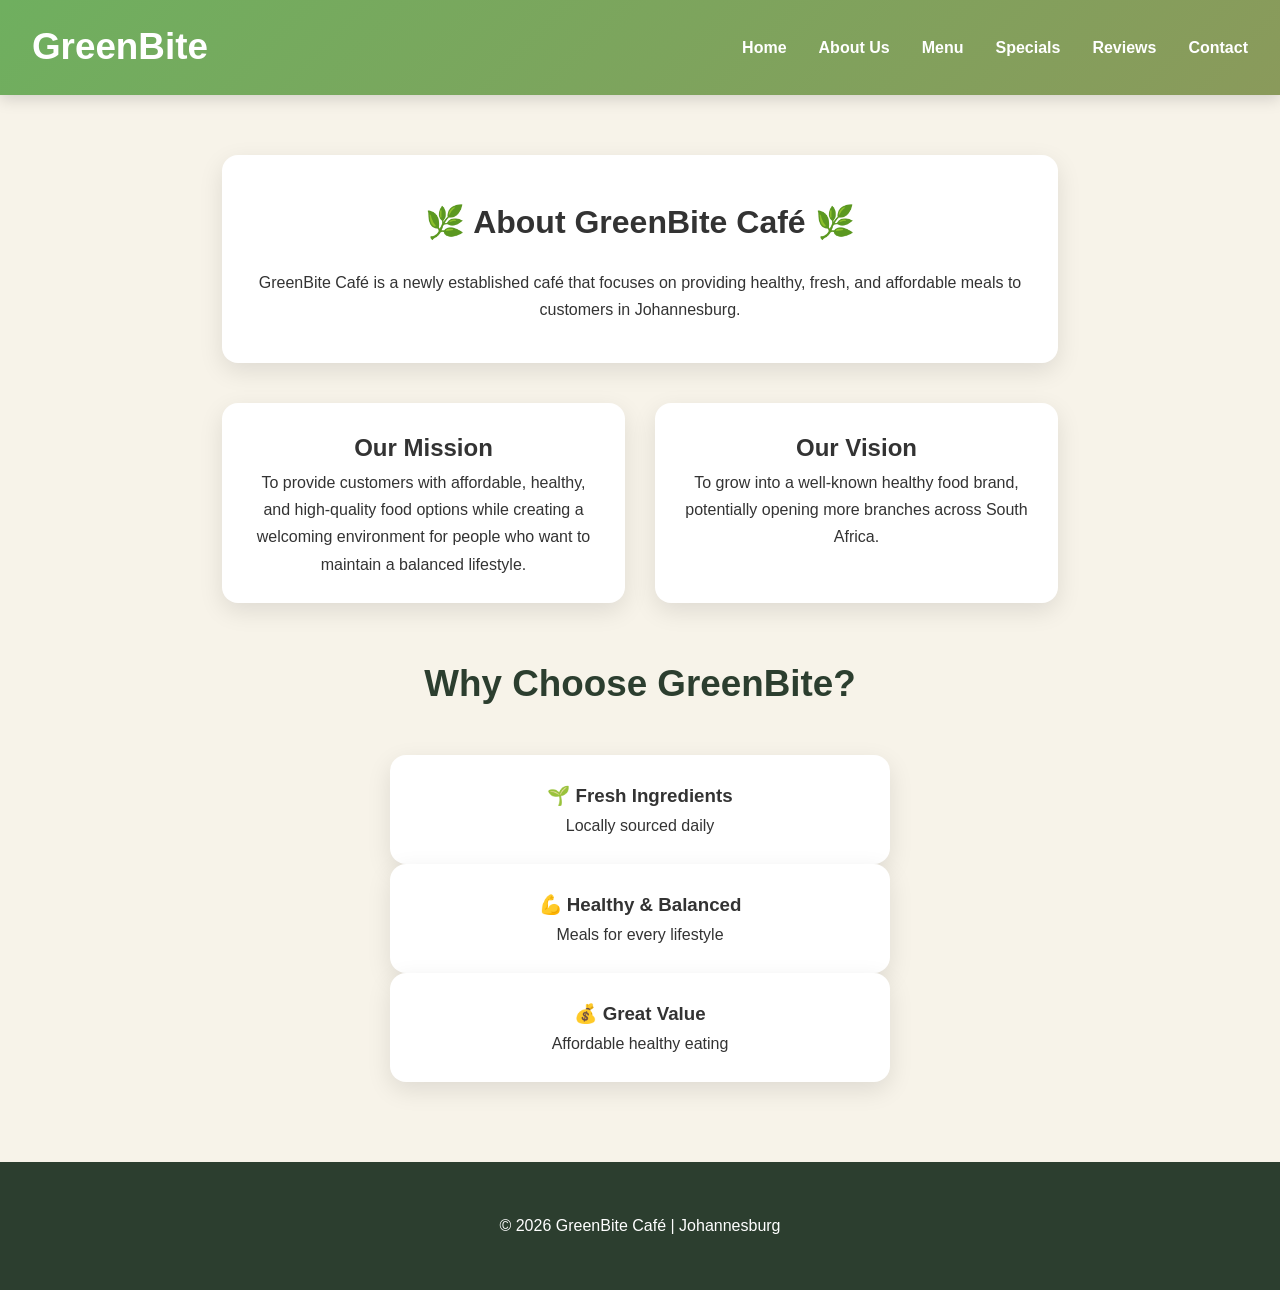
==== AboutUs.html @ 958f237f "Part 2: Added Css styling and responsive design" ====
<!DOCTYPE html>
<html lang="en">
<head>
    <meta charset="UTF-8">
    <meta name="viewport" content="width=device-width, initial-scale=1.0">
    <title>About Us - GreenBite Café</title>
    <link rel="stylesheet" href="Css/style.css">
</head>
<body>
    <header>
        <nav>
            <a href="index.html" class="logo">GreenBite</a>
            <ul>
                <li><a href="index.html">Home</a></li>
                <li><a href="AboutUs.html">About Us</a></li>
                <li><a href="Menu.html">Menu</a></li>
                <li><a href="Deals.html">Specials</a></li>
                <li><a href="Reviews.html">Reviews</a></li>
                <li><a href="Contact.html">Contact</a></li>
            </ul>
        </nav>
    </header>

    <div class="container" style="margin-top: 60px; max-width: 900px;">
        <div class="card" style="text-align: center; padding: 40px 30px;">
            <h1 style="margin-bottom: 20px;">🌿 About GreenBite Café 🌿</h1>
            <p>GreenBite Café is a newly established café that focuses on providing healthy, fresh, and affordable meals to customers in Johannesburg.</p>
        </div>

        <div class="menu-grid" style="margin-top: 40px;">
            <div class="card">
                <div class="card-content">
                    <h2>Our Mission</h2>
                    <p>To provide customers with affordable, healthy, and high-quality food options while creating a welcoming environment for people who want to maintain a balanced lifestyle.</p>
                </div>
            </div>

            <div class="card">
                <div class="card-content">
                    <h2>Our Vision</h2>
                    <p>To grow into a well-known healthy food brand, potentially opening more branches across South Africa.</p>
                </div>
            </div>
        </div>

        <h2 class="section-title" style="margin-top: 50px; text-align: center;">Why Choose GreenBite?</h2>
        
        <div style="max-width: 500px; margin: 0 auto;">
            <div class="card">
                <div class="card-content" style="text-align: center;">
                    <h3>🌱 Fresh Ingredients</h3>
                    <p>Locally sourced daily</p>
                </div>
            </div>

            <div class="card">
                <div class="card-content" style="text-align: center;">
                    <h3>💪 Healthy & Balanced</h3>
                    <p>Meals for every lifestyle</p>
                </div>
            </div>

            <div class="card">
                <div class="card-content" style="text-align: center;">
                    <h3>💰 Great Value</h3>
                    <p>Affordable healthy eating</p>
                </div>
            </div>
        </div>
    </div>

    <footer>
        <p>&copy; 2026 GreenBite Café | Johannesburg</p>
    </footer>
</body>
</html>
---- Css/style.css ----
:root {
    --primary-green: #6FAF5F;
    --olive: #8A9A5B;
    --cream: #F7F3E9;
    --beige: #E6D8C3;
    --brown: #7E4B3C;
    --dark: #2C3E2F;
}

* {
    margin: 0;
    padding: 0;
    box-sizing: border-box;
}

* {
    margin: 0;
    padding: 0;
    box-sizing: border-box;
}

body {
    font-family: Arial, sans-serif;
    line-height: 1.7;
    color: #333;
    background-color: var(--cream);
}

header {
    background: linear-gradient(135deg, var(--primary-green), var(--olive));
    color: white;
    padding: 1rem 0;
    position: sticky;
    top: 0;
    z-index: 1000;
    box-shadow: 0 4px 15px rgba(0,0,0,0.15);
}

nav {
    max-width: 1300px;
    margin: 0 auto;
    display: flex;
    justify-content: space-between;
    align-items: center;
    padding: 0 2rem;
}

.logo { 
    font-size: 2.3rem; 
    font-weight: bold; 
    color: white; 
    text-decoration: none; 
}

nav ul {
    display: flex;
    list-style: none;
    gap: 2rem;
}

nav a {
    color: white;
    text-decoration: none;
    font-weight: 600;
}

nav a:hover { 
    color: var(--beige); 
}

.hero {
    background: linear-gradient(rgba(0,0,0,0.4), rgba(0,0,0,0.4)), 
                url('../Assets/HomePage Picture.jpg') center/cover no-repeat;
    color: white;
    text-align: center;
    padding: 180px 20px 140px;
    margin-bottom: 60px;
}
.hero h1 { 
    font-size: 3.8rem; 
    text-shadow: 0 4px 20px rgba(0,0,0,0.7); 
}

.card {
    background: white;
    border-radius: 16px;
    overflow: hidden;
    box-shadow: 0 8px 25px rgba(0,0,0,0.1);
    transition: all 0.4s;
}

.card:hover {
    transform: translateY(-12px);
    box-shadow: 0 20px 40px rgba(111, 175, 95, 0.3);
}

.card img {
    width: 100%;
    height: 220px;
    object-fit: cover;
}

.card-content {
    padding: 25px;
    text-align: center;
}

.section-title {
    text-align: center;
    font-size: 2.3rem;
    margin: 50px 0 40px;
    color: var(--dark);
}

.container {
    max-width: 1300px;
    margin: 0 auto;
    padding: 0 2rem;
}

.menu-grid {
    display: grid;
    grid-template-columns: repeat(auto-fit, minmax(320px, 1fr));
    gap: 30px;
}

.btn {
    background: var(--brown);
    color: white;
    padding: 16px 36px;
    border-radius: 50px;
    text-decoration: none;
    font-weight: bold;
    display: inline-block;
    margin-top: 15px;
    transition: all 0.3s;
}

.btn:hover {
    background: #5c3729;
    transform: translateY(-3px);
}

footer {
    background: var(--dark);
    color: white;
    text-align: center;
    padding: 50px 20px;
    margin-top: 80px;
}

@media (max-width: 1024px) {
    .hero h1 { font-size: 3.2rem; }
}

@media (max-width: 768px) {
    nav {
        flex-direction: column;
        gap: 1rem;
    }
    
    nav ul {
        flex-direction: column;
        text-align: center;
        gap: 1rem;
    }

    .hero {
        padding: 120px 20px 80px;
    }
    
    .hero h1 { font-size: 2.6rem; }
    
    .menu-grid {
        grid-template-columns: repeat(auto-fit, minmax(280px, 1fr));
        gap: 20px;
    }
}

@media (max-width: 480px) {
    .container {
        padding: 0 1rem;
    }
}
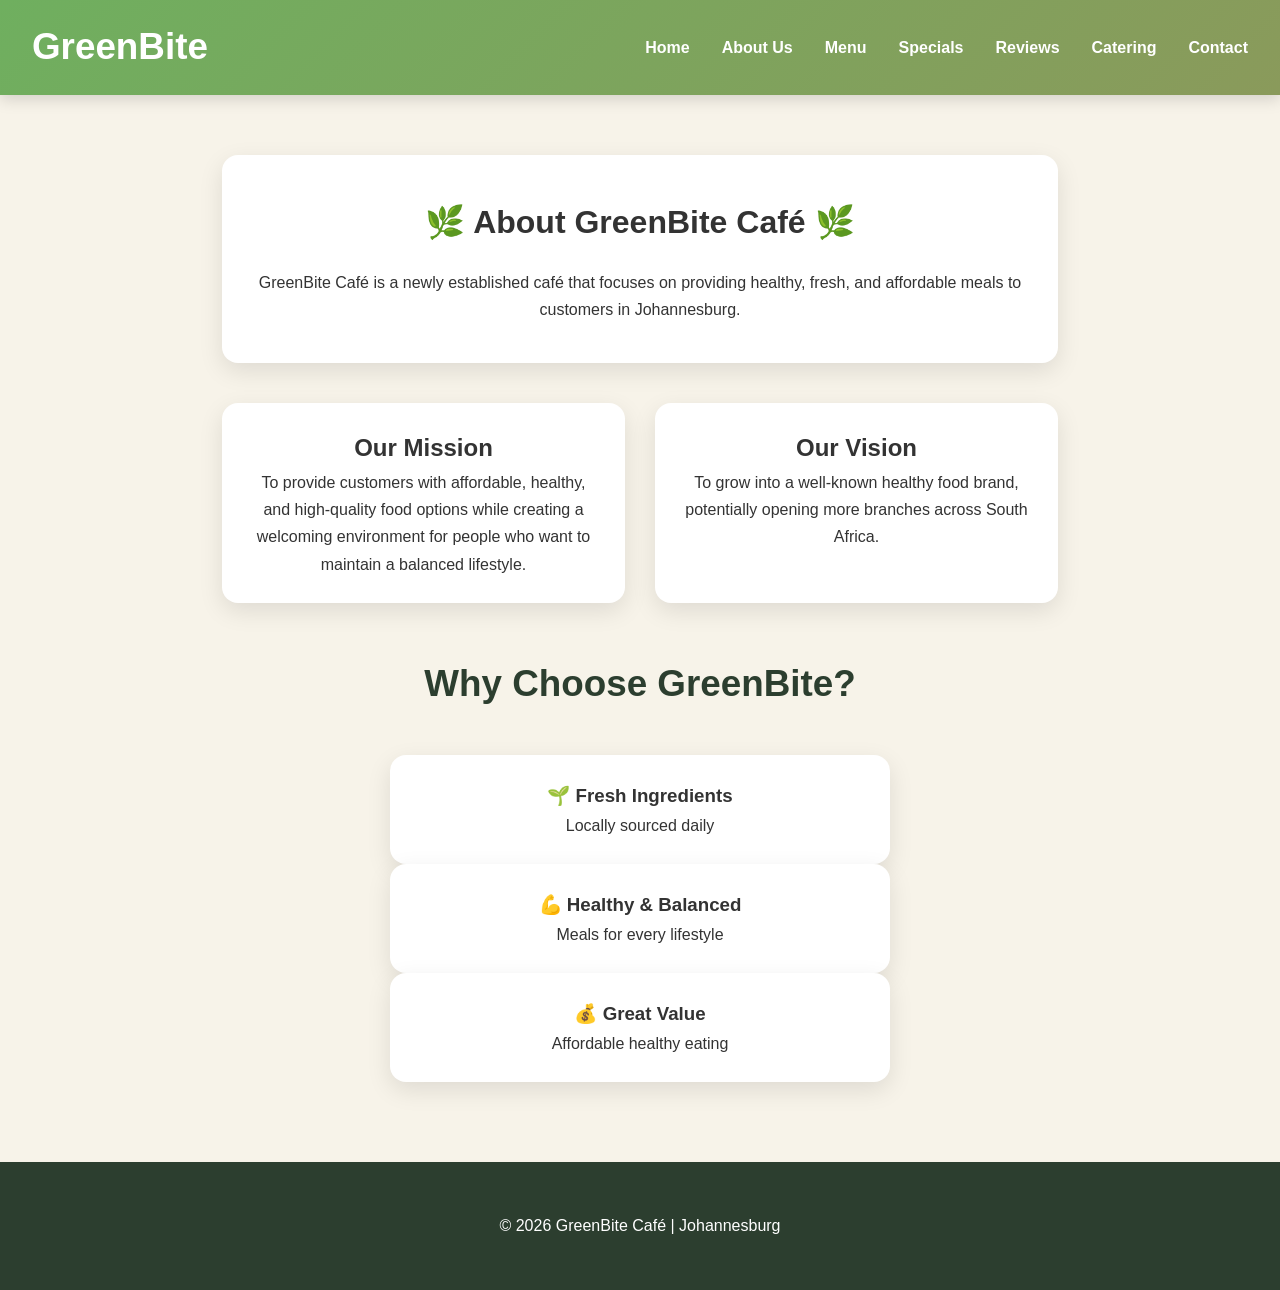
==== commit e1cc02e8: "Add files via upload Part 3: updated files" ====
--- a/AboutUs.html
+++ b/AboutUs.html
@@ -1,76 +1,75 @@
 <!DOCTYPE html>
 <html lang="en">
 <head>
-    <meta charset="UTF-8">
-    <meta name="viewport" content="width=device-width, initial-scale=1.0">
-    <title>About Us - GreenBite Café</title>
-    <link rel="stylesheet" href="Css/style.css">
+<meta charset="UTF-8">
+<meta name="viewport" content="width=device-width, initial-scale=1.0">
+<title>About Us - GreenBite Café | Healthy Food in Johannesburg</title>
+<meta name="description" content="Learn about GreenBite Café's mission to provide fresh, healthy and affordable meals in Johannesburg. Discover our story, vision and values.">
+<link rel="stylesheet" href="Css/style.css">
 </head>
 <body>
-    <header>
-        <nav>
-            <a href="index.html" class="logo">GreenBite</a>
-            <ul>
-                <li><a href="index.html">Home</a></li>
-                <li><a href="AboutUs.html">About Us</a></li>
-                <li><a href="Menu.html">Menu</a></li>
-                <li><a href="Deals.html">Specials</a></li>
-                <li><a href="Reviews.html">Reviews</a></li>
-                <li><a href="Contact.html">Contact</a></li>
-            </ul>
-        </nav>
-    </header>
+<header>
+<nav>
+<a href="index.html" class="logo">GreenBite</a>
+<ul>
+<li><a href="index.html">Home</a></li>
+<li><a href="AboutUs.html">About Us</a></li>
+<li><a href="Menu.html">Menu</a></li>
+<li><a href="Deals.html">Specials</a></li>
+<li><a href="Reviews.html">Reviews</a></li>
+<li><a href="enquiry.html">Catering</a></li>
+<li><a href="Contact.html">Contact</a></li>
+</ul>
+</nav>
+</header>
 
-    <div class="container" style="margin-top: 60px; max-width: 900px;">
-        <div class="card" style="text-align: center; padding: 40px 30px;">
-            <h1 style="margin-bottom: 20px;">🌿 About GreenBite Café 🌿</h1>
-            <p>GreenBite Café is a newly established café that focuses on providing healthy, fresh, and affordable meals to customers in Johannesburg.</p>
-        </div>
+<div class="container" style="margin-top: 60px; max-width: 900px;">
+<div class="card" style="text-align: center; padding: 40px 30px;">
+<h1 style="margin-bottom: 20px;">🌿 About GreenBite Café 🌿</h1>
+<p>GreenBite Café is a newly established café that focuses on providing healthy, fresh, and affordable meals to customers in Johannesburg.</p>
+</div>
 
-        <div class="menu-grid" style="margin-top: 40px;">
-            <div class="card">
-                <div class="card-content">
-                    <h2>Our Mission</h2>
-                    <p>To provide customers with affordable, healthy, and high-quality food options while creating a welcoming environment for people who want to maintain a balanced lifestyle.</p>
-                </div>
-            </div>
+<div class="menu-grid" style="margin-top: 40px;">
+<div class="card">
+<div class="card-content">
+<h2>Our Mission</h2>
+<p>To provide customers with affordable, healthy, and high-quality food options while creating a welcoming environment for people who want to maintain a balanced lifestyle.</p>
+</div>
+</div>
+<div class="card">
+<div class="card-content">
+<h2>Our Vision</h2>
+<p>To grow into a well-known healthy food brand, potentially opening more branches across South Africa.</p>
+</div>
+</div>
+</div>
 
-            <div class="card">
-                <div class="card-content">
-                    <h2>Our Vision</h2>
-                    <p>To grow into a well-known healthy food brand, potentially opening more branches across South Africa.</p>
-                </div>
-            </div>
-        </div>
+<h2 class="section-title" style="margin-top: 50px; text-align: center;">Why Choose GreenBite?</h2>
+<div style="max-width: 500px; margin: 0 auto;">
+<div class="card">
+<div class="card-content" style="text-align: center;">
+<h3>🌱 Fresh Ingredients</h3>
+<p>Locally sourced daily</p>
+</div>
+</div>
+<div class="card">
+<div class="card-content" style="text-align: center;">
+<h3>💪 Healthy & Balanced</h3>
+<p>Meals for every lifestyle</p>
+</div>
+</div>
+<div class="card">
+<div class="card-content" style="text-align: center;">
+<h3>💰 Great Value</h3>
+<p>Affordable healthy eating</p>
+</div>
+</div>
+</div>
+</div>
 
-        <h2 class="section-title" style="margin-top: 50px; text-align: center;">Why Choose GreenBite?</h2>
-        
-        <div style="max-width: 500px; margin: 0 auto;">
-            <div class="card">
-                <div class="card-content" style="text-align: center;">
-                    <h3>🌱 Fresh Ingredients</h3>
-                    <p>Locally sourced daily</p>
-                </div>
-            </div>
+<footer>
+<p>&copy; 2026 GreenBite Café | Johannesburg</p>
+</footer>
 
-            <div class="card">
-                <div class="card-content" style="text-align: center;">
-                    <h3>💪 Healthy & Balanced</h3>
-                    <p>Meals for every lifestyle</p>
-                </div>
-            </div>
-
-            <div class="card">
-                <div class="card-content" style="text-align: center;">
-                    <h3>💰 Great Value</h3>
-                    <p>Affordable healthy eating</p>
-                </div>
-            </div>
-        </div>
-    </div>
-
-    <footer>
-        <p>&copy; 2026 GreenBite Café | Johannesburg</p>
-    </footer>
 </body>
-</html>+</html>
